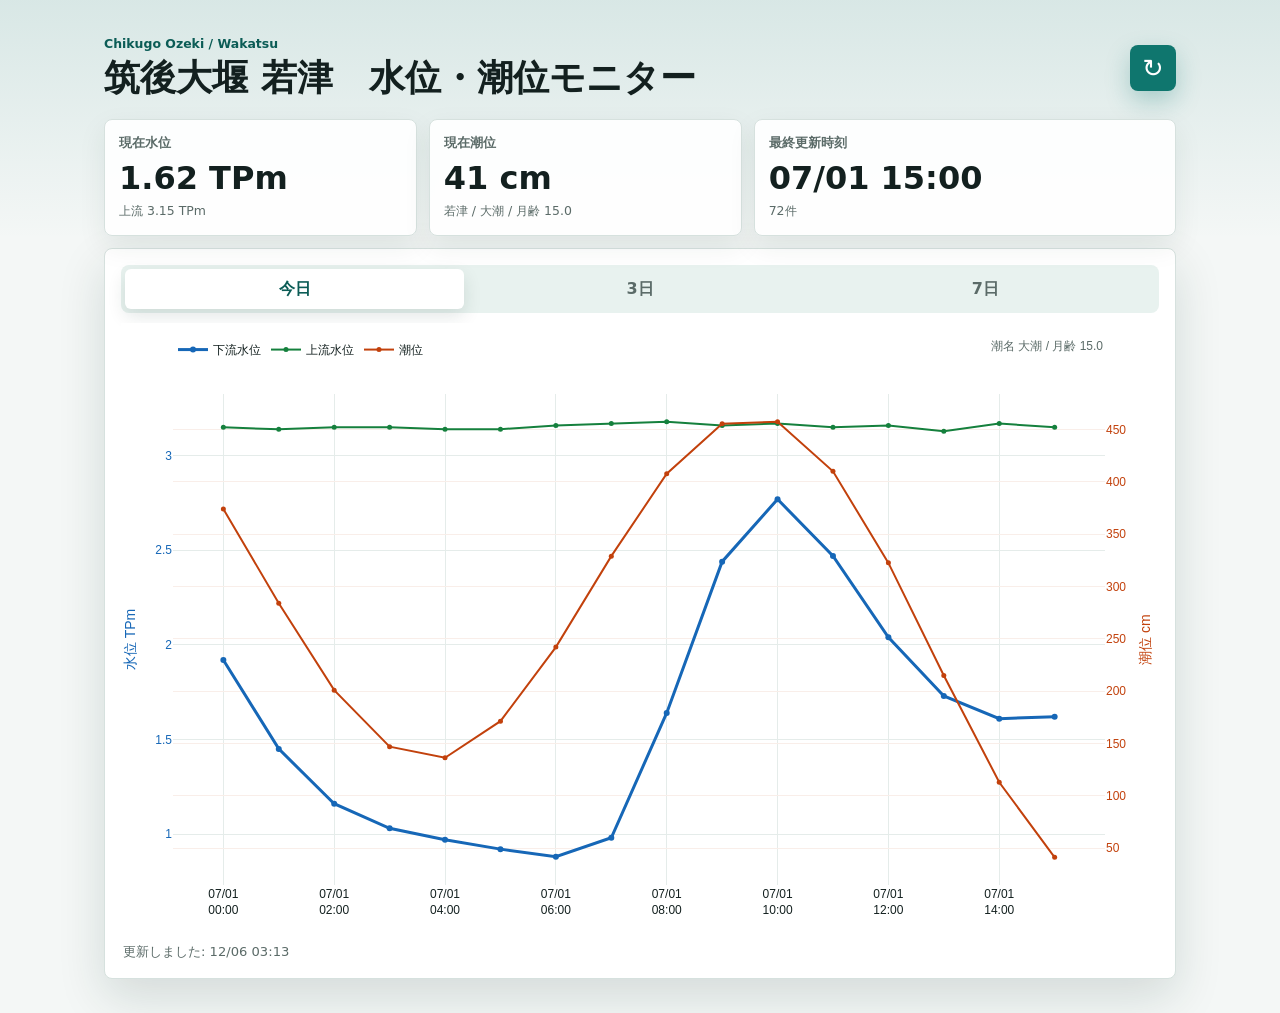
==== index.html @ f813f0e3 "PWA化後" ====
<!doctype html>
<html lang="ja">
  <head>
    <meta charset="utf-8">
    <meta name="viewport" content="width=device-width, initial-scale=1, viewport-fit=cover">
    <meta name="theme-color" content="#0f766e">
    <title>筑後大堰 若津 水位・潮位モニター</title>
    <link rel="manifest" href="./manifest.json">
    <link rel="icon" href="./icons/icon-192.png">
    <link rel="apple-touch-icon" href="./icons/icon-192.png">
    <link rel="stylesheet" href="./styles.css">
    <script src="https://cdn.plot.ly/plotly-2.35.2.min.js" defer></script>
    <script src="./app.js" defer></script>
  </head>
  <body>
    <main class="app-shell">
      <header class="app-header">
        <div>
          <p class="eyebrow">Chikugo Ozeki / Wakatsu</p>
          <h1>筑後大堰 若津　水位・潮位モニター</h1>
        </div>
        <button id="refreshButton" class="icon-button" type="button" aria-label="更新">
          <span aria-hidden="true">↻</span>
        </button>
      </header>

      <section class="status-grid" aria-label="現在値">
        <article class="metric">
          <span class="metric-label">現在水位</span>
          <strong id="currentWaterLevel">--</strong>
          <small id="currentWaterDetail">--</small>
        </article>
        <article class="metric">
          <span class="metric-label">現在潮位</span>
          <strong id="currentTideLevel">--</strong>
          <small id="currentTideDetail">若津</small>
        </article>
        <article class="metric metric-wide">
          <span class="metric-label">最終更新時刻</span>
          <strong id="lastUpdated">--</strong>
          <small id="rowCount">--</small>
        </article>
      </section>

      <section class="chart-panel" aria-label="グラフ">
        <div class="range-tabs" role="tablist" aria-label="表示期間">
          <button class="range-button is-active" type="button" data-days="1" role="tab" aria-selected="true">今日</button>
          <button class="range-button" type="button" data-days="3" role="tab" aria-selected="false">3日</button>
          <button class="range-button" type="button" data-days="7" role="tab" aria-selected="false">7日</button>
        </div>
        <div id="chart" class="chart" role="img" aria-label="水位と潮位のグラフ"></div>
        <p id="message" class="message" aria-live="polite"></p>
      </section>
    </main>
  </body>
</html>
---- styles.css ----
:root {
  color-scheme: light;
  --bg: #f4f7f6;
  --surface: #ffffff;
  --surface-soft: #e8f2ef;
  --text: #13201f;
  --muted: #5b6b68;
  --line: #d6e1de;
  --primary: #0f766e;
  --primary-dark: #0b5c56;
  --water: #1667b7;
  --tide: #c2410c;
  --shadow: 0 18px 48px rgba(14, 47, 43, 0.14);
}

* {
  box-sizing: border-box;
}

body {
  margin: 0;
  min-height: 100vh;
  background:
    linear-gradient(180deg, rgba(15, 118, 110, 0.12), transparent 240px),
    var(--bg);
  color: var(--text);
  font-family: "Yu Gothic", "Hiragino Kaku Gothic ProN", Meiryo, system-ui, sans-serif;
}

button {
  font: inherit;
}

.app-shell {
  width: min(1120px, 100%);
  min-height: 100vh;
  margin: 0 auto;
  padding: max(18px, env(safe-area-inset-top)) 16px max(22px, env(safe-area-inset-bottom));
}

.app-header {
  display: flex;
  align-items: center;
  justify-content: space-between;
  gap: 14px;
  padding: 8px 0 18px;
}

.eyebrow {
  margin: 0 0 5px;
  color: var(--primary-dark);
  font-size: 0.78rem;
  font-weight: 700;
  letter-spacing: 0;
}

h1 {
  margin: 0;
  font-size: clamp(1.35rem, 5.4vw, 2.25rem);
  line-height: 1.24;
  letter-spacing: 0;
}

.icon-button {
  display: grid;
  flex: 0 0 auto;
  width: 46px;
  height: 46px;
  place-items: center;
  border: 0;
  border-radius: 8px;
  background: var(--primary);
  color: #fff;
  box-shadow: 0 10px 24px rgba(15, 118, 110, 0.28);
  cursor: pointer;
}

.icon-button span {
  display: block;
  font-size: 1.6rem;
  line-height: 1;
}

.icon-button:disabled {
  opacity: 0.65;
}

.icon-button:focus-visible,
.range-button:focus-visible {
  outline: 3px solid rgba(15, 118, 110, 0.28);
  outline-offset: 3px;
}

.status-grid {
  display: grid;
  grid-template-columns: repeat(2, minmax(0, 1fr));
  gap: 10px;
  margin-bottom: 12px;
}

.metric {
  min-width: 0;
  padding: 14px;
  border: 1px solid var(--line);
  border-radius: 8px;
  background: rgba(255, 255, 255, 0.92);
  box-shadow: 0 10px 28px rgba(14, 47, 43, 0.08);
}

.metric-wide {
  grid-column: 1 / -1;
}

.metric-label {
  display: block;
  margin-bottom: 8px;
  color: var(--muted);
  font-size: 0.82rem;
  font-weight: 700;
}

.metric strong {
  display: block;
  min-height: 1.85rem;
  overflow-wrap: anywhere;
  font-size: clamp(1.25rem, 5vw, 2rem);
  line-height: 1.15;
}

.metric small {
  display: block;
  min-height: 1.1rem;
  margin-top: 7px;
  color: var(--muted);
  font-size: 0.78rem;
}

.chart-panel {
  padding: 12px;
  border: 1px solid var(--line);
  border-radius: 8px;
  background: var(--surface);
  box-shadow: var(--shadow);
}

.range-tabs {
  display: grid;
  grid-template-columns: repeat(3, 1fr);
  gap: 6px;
  margin-bottom: 10px;
  padding: 4px;
  border-radius: 8px;
  background: var(--surface-soft);
}

.range-button {
  min-height: 40px;
  border: 0;
  border-radius: 6px;
  background: transparent;
  color: var(--muted);
  font-weight: 800;
  cursor: pointer;
}

.range-button.is-active {
  background: var(--surface);
  color: var(--primary-dark);
  box-shadow: 0 7px 18px rgba(14, 47, 43, 0.12);
}

.chart {
  width: 100%;
  height: min(68vh, 620px);
  min-height: 430px;
}

.message {
  min-height: 1.2rem;
  margin: 8px 2px 0;
  color: var(--muted);
  font-size: 0.82rem;
}

@media (min-width: 760px) {
  .app-shell {
    padding: 28px 24px 34px;
  }

  .status-grid {
    grid-template-columns: 1fr 1fr 1.35fr;
    gap: 12px;
  }

  .metric-wide {
    grid-column: auto;
  }

  .chart-panel {
    padding: 16px;
  }
}

@media (max-width: 420px) {
  .app-shell {
    padding-left: 10px;
    padding-right: 10px;
  }

  .chart {
    height: 58vh;
    min-height: 360px;
  }
}
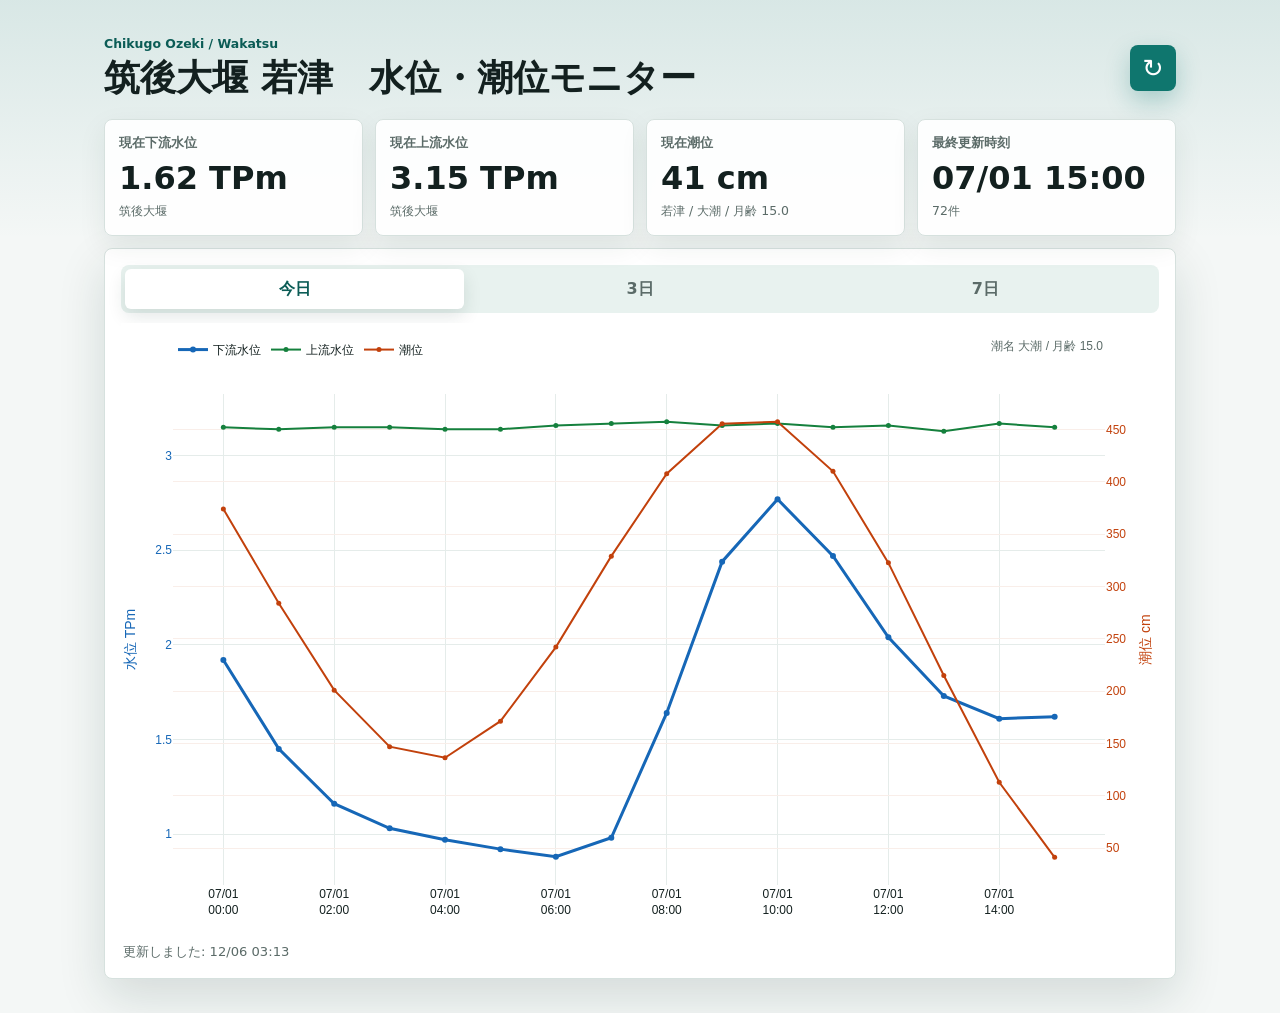
==== commit 8f45a837: "Show upstream and downstream water levels" ====
--- a/index.html
+++ b/index.html
@@ -26,9 +26,14 @@
 
       <section class="status-grid" aria-label="現在値">
         <article class="metric">
-          <span class="metric-label">現在水位</span>
-          <strong id="currentWaterLevel">--</strong>
-          <small id="currentWaterDetail">--</small>
+          <span class="metric-label">現在下流水位</span>
+          <strong id="currentDownstreamLevel">--</strong>
+          <small>筑後大堰</small>
+        </article>
+        <article class="metric">
+          <span class="metric-label">現在上流水位</span>
+          <strong id="currentUpstreamLevel">--</strong>
+          <small>筑後大堰</small>
         </article>
         <article class="metric">
           <span class="metric-label">現在潮位</span>
--- a/styles.css
+++ b/styles.css
@@ -188,7 +188,7 @@
   }
 
   .status-grid {
-    grid-template-columns: 1fr 1fr 1.35fr;
+    grid-template-columns: repeat(4, minmax(0, 1fr));
     gap: 12px;
   }
 
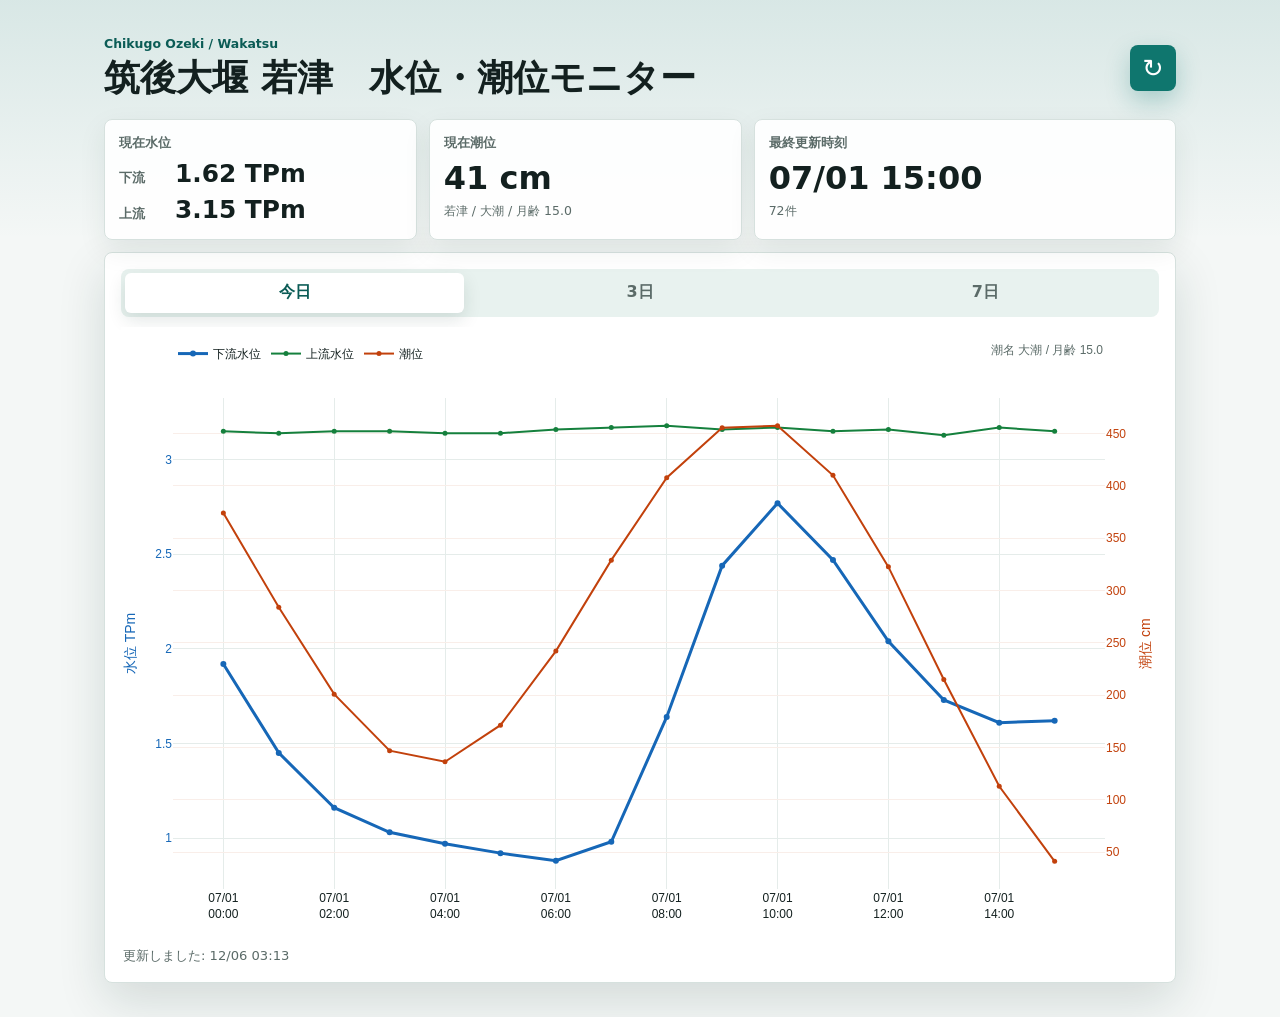
==== commit 28927269: "Group current water levels" ====
--- a/index.html
+++ b/index.html
@@ -26,14 +26,17 @@
 
       <section class="status-grid" aria-label="現在値">
         <article class="metric">
-          <span class="metric-label">現在下流水位</span>
-          <strong id="currentDownstreamLevel">--</strong>
-          <small>筑後大堰</small>
-        </article>
-        <article class="metric">
-          <span class="metric-label">現在上流水位</span>
-          <strong id="currentUpstreamLevel">--</strong>
-          <small>筑後大堰</small>
+          <span class="metric-label">現在水位</span>
+          <div class="water-readings">
+            <div class="water-reading">
+              <span>下流</span>
+              <strong id="currentDownstreamLevel">--</strong>
+            </div>
+            <div class="water-reading">
+              <span>上流</span>
+              <strong id="currentUpstreamLevel">--</strong>
+            </div>
+          </div>
         </article>
         <article class="metric">
           <span class="metric-label">現在潮位</span>
--- a/styles.css
+++ b/styles.css
@@ -127,6 +127,29 @@
   line-height: 1.15;
 }
 
+.water-readings {
+  display: grid;
+  gap: 8px;
+}
+
+.water-reading {
+  display: grid;
+  grid-template-columns: 3em minmax(0, 1fr);
+  gap: 8px;
+  align-items: baseline;
+}
+
+.water-reading span {
+  color: var(--muted);
+  font-size: 0.82rem;
+  font-weight: 800;
+}
+
+.water-reading strong {
+  min-height: 1.35rem;
+  font-size: clamp(1.05rem, 4vw, 1.55rem);
+}
+
 .metric small {
   display: block;
   min-height: 1.1rem;
@@ -188,7 +211,7 @@
   }
 
   .status-grid {
-    grid-template-columns: repeat(4, minmax(0, 1fr));
+    grid-template-columns: 1fr 1fr 1.35fr;
     gap: 12px;
   }
 
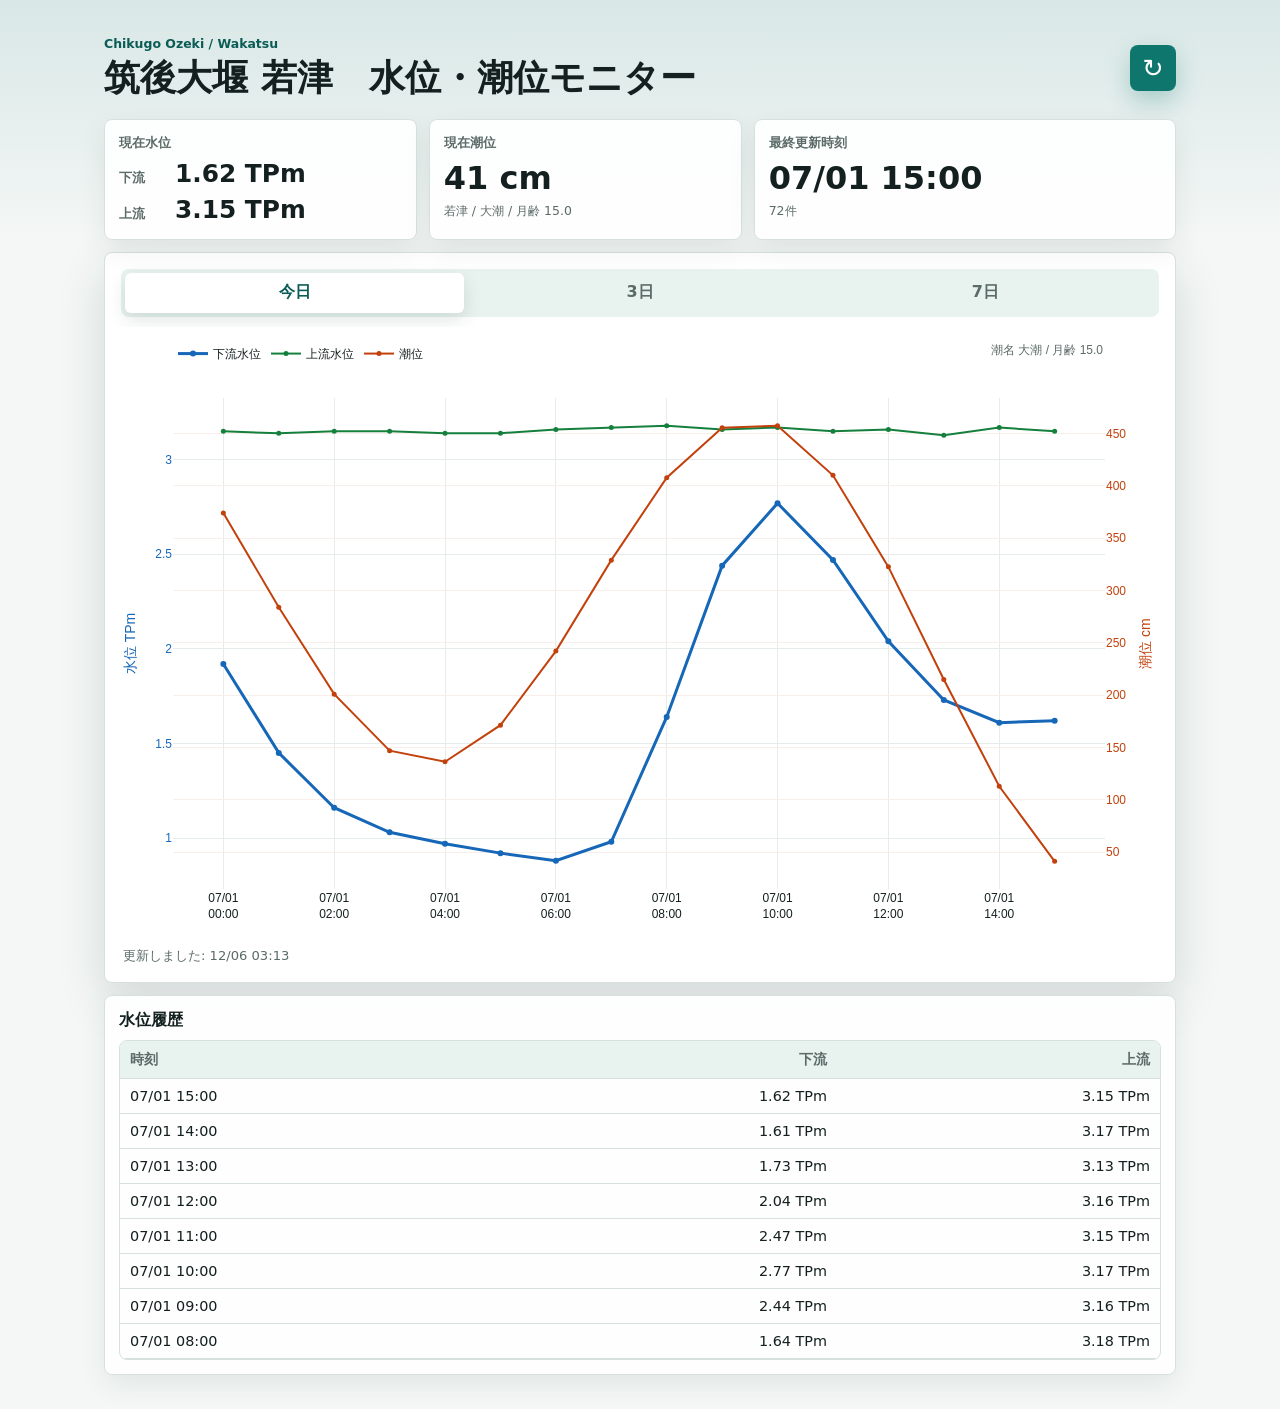
==== commit ee1deb04: "Show water level history table" ====
--- a/index.html
+++ b/index.html
@@ -59,6 +59,26 @@
         <div id="chart" class="chart" role="img" aria-label="水位と潮位のグラフ"></div>
         <p id="message" class="message" aria-live="polite"></p>
       </section>
+
+      <section class="history-panel" aria-label="水位履歴">
+        <h2>水位履歴</h2>
+        <div class="history-table-wrap">
+          <table class="history-table">
+            <thead>
+              <tr>
+                <th scope="col">時刻</th>
+                <th scope="col">下流</th>
+                <th scope="col">上流</th>
+              </tr>
+            </thead>
+            <tbody id="waterHistoryBody">
+              <tr>
+                <td colspan="3">--</td>
+              </tr>
+            </tbody>
+          </table>
+        </div>
+      </section>
     </main>
   </body>
 </html>
--- a/styles.css
+++ b/styles.css
@@ -205,6 +205,60 @@
   font-size: 0.82rem;
 }
 
+.history-panel {
+  margin-top: 12px;
+  padding: 14px;
+  border: 1px solid var(--line);
+  border-radius: 8px;
+  background: rgba(255, 255, 255, 0.94);
+  box-shadow: 0 10px 28px rgba(14, 47, 43, 0.08);
+}
+
+.history-panel h2 {
+  margin: 0 0 10px;
+  font-size: 1rem;
+  line-height: 1.25;
+}
+
+.history-table-wrap {
+  max-height: 320px;
+  overflow: auto;
+  border: 1px solid var(--line);
+  border-radius: 8px;
+}
+
+.history-table {
+  width: 100%;
+  border-collapse: collapse;
+  font-size: 0.9rem;
+}
+
+.history-table th,
+.history-table td {
+  padding: 9px 10px;
+  border-bottom: 1px solid var(--line);
+  text-align: right;
+  white-space: nowrap;
+}
+
+.history-table th:first-child,
+.history-table td:first-child {
+  text-align: left;
+}
+
+.history-table th {
+  position: sticky;
+  top: 0;
+  z-index: 1;
+  background: var(--surface-soft);
+  color: var(--muted);
+  font-weight: 800;
+}
+
+.history-table tr:last-child td {
+  border-bottom: 0;
+}
+
 @media (min-width: 760px) {
   .app-shell {
     padding: 28px 24px 34px;
@@ -234,4 +288,17 @@
     height: 58vh;
     min-height: 360px;
   }
-}
+
+  .history-panel {
+    padding: 12px;
+  }
+
+  .history-table {
+    font-size: 0.82rem;
+  }
+
+  .history-table th,
+  .history-table td {
+    padding: 8px 7px;
+  }
+}
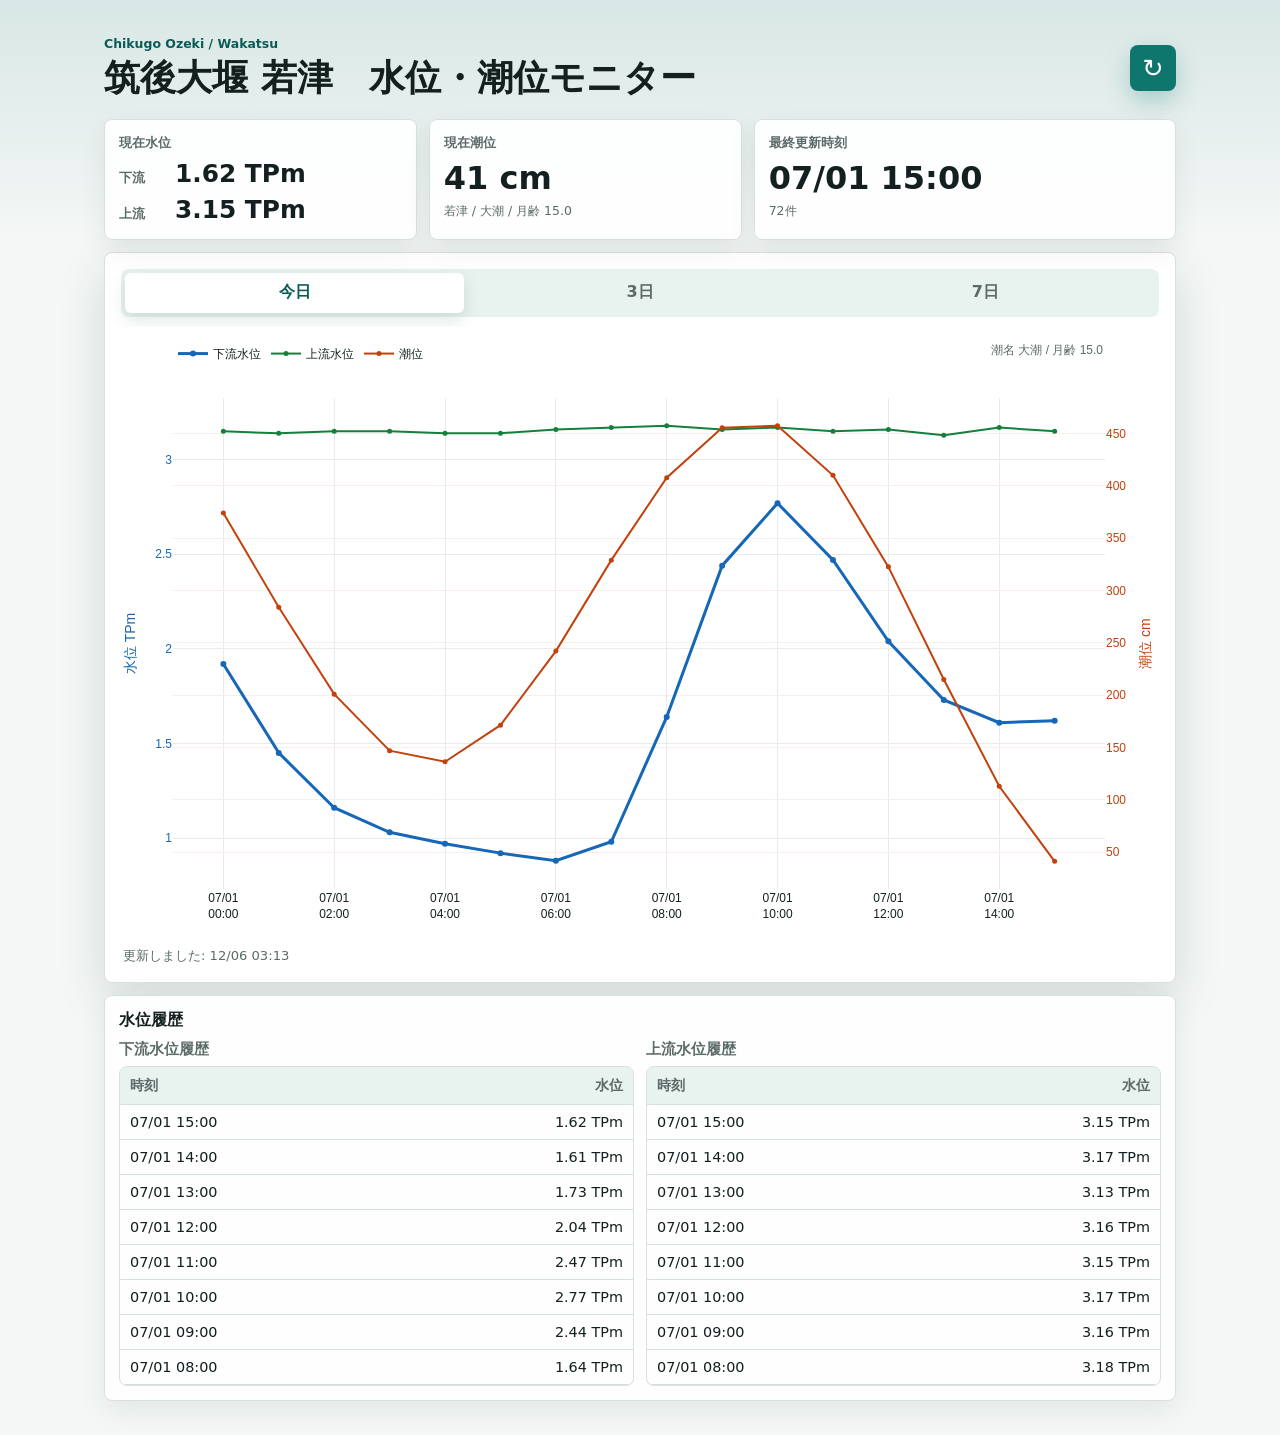
==== commit 1fcd1c92: "Split water level history tables" ====
--- a/index.html
+++ b/index.html
@@ -62,21 +62,43 @@
 
       <section class="history-panel" aria-label="水位履歴">
         <h2>水位履歴</h2>
-        <div class="history-table-wrap">
-          <table class="history-table">
-            <thead>
-              <tr>
-                <th scope="col">時刻</th>
-                <th scope="col">下流</th>
-                <th scope="col">上流</th>
-              </tr>
-            </thead>
-            <tbody id="waterHistoryBody">
-              <tr>
-                <td colspan="3">--</td>
-              </tr>
-            </tbody>
-          </table>
+        <div class="history-grid">
+          <section class="history-card" aria-label="下流水位履歴">
+            <h3>下流水位履歴</h3>
+            <div class="history-table-wrap">
+              <table class="history-table">
+                <thead>
+                  <tr>
+                    <th scope="col">時刻</th>
+                    <th scope="col">水位</th>
+                  </tr>
+                </thead>
+                <tbody id="downstreamHistoryBody">
+                  <tr>
+                    <td colspan="2">--</td>
+                  </tr>
+                </tbody>
+              </table>
+            </div>
+          </section>
+          <section class="history-card" aria-label="上流水位履歴">
+            <h3>上流水位履歴</h3>
+            <div class="history-table-wrap">
+              <table class="history-table">
+                <thead>
+                  <tr>
+                    <th scope="col">時刻</th>
+                    <th scope="col">水位</th>
+                  </tr>
+                </thead>
+                <tbody id="upstreamHistoryBody">
+                  <tr>
+                    <td colspan="2">--</td>
+                  </tr>
+                </tbody>
+              </table>
+            </div>
+          </section>
         </div>
       </section>
     </main>
--- a/styles.css
+++ b/styles.css
@@ -220,6 +220,18 @@
   line-height: 1.25;
 }
 
+.history-grid {
+  display: grid;
+  gap: 12px;
+}
+
+.history-card h3 {
+  margin: 0 0 8px;
+  color: var(--muted);
+  font-size: 0.92rem;
+  line-height: 1.25;
+}
+
 .history-table-wrap {
   max-height: 320px;
   overflow: auto;
@@ -276,6 +288,10 @@
   .chart-panel {
     padding: 16px;
   }
+
+  .history-grid {
+    grid-template-columns: repeat(2, minmax(0, 1fr));
+  }
 }
 
 @media (max-width: 420px) {
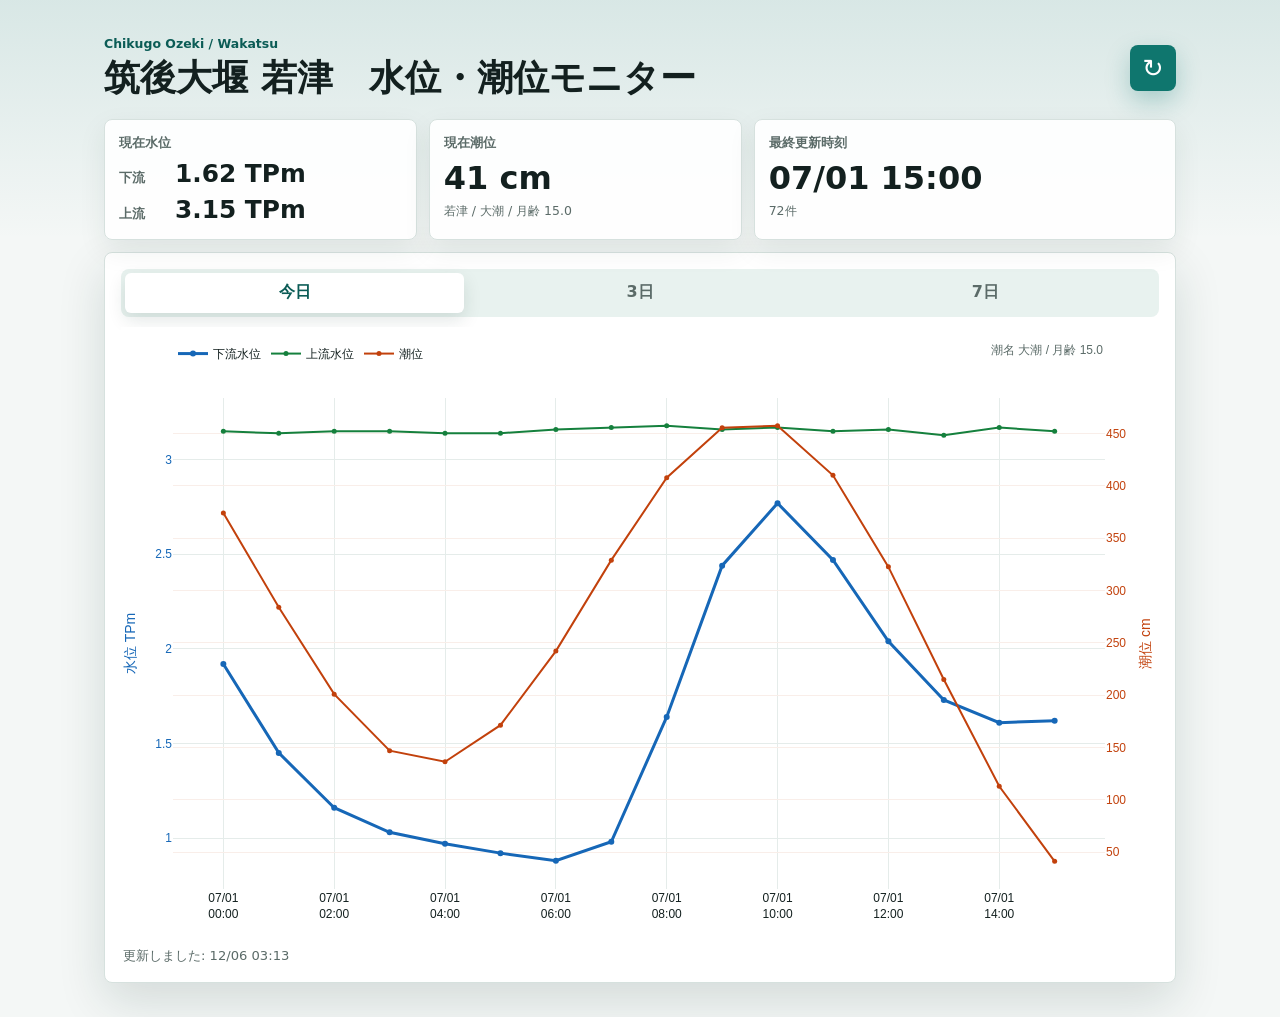
==== commit 99b107f5: "Remove water history tables" ====
--- a/index.html
+++ b/index.html
@@ -60,47 +60,6 @@
         <p id="message" class="message" aria-live="polite"></p>
       </section>
 
-      <section class="history-panel" aria-label="水位履歴">
-        <h2>水位履歴</h2>
-        <div class="history-grid">
-          <section class="history-card" aria-label="下流水位履歴">
-            <h3>下流水位履歴</h3>
-            <div class="history-table-wrap">
-              <table class="history-table">
-                <thead>
-                  <tr>
-                    <th scope="col">時刻</th>
-                    <th scope="col">水位</th>
-                  </tr>
-                </thead>
-                <tbody id="downstreamHistoryBody">
-                  <tr>
-                    <td colspan="2">--</td>
-                  </tr>
-                </tbody>
-              </table>
-            </div>
-          </section>
-          <section class="history-card" aria-label="上流水位履歴">
-            <h3>上流水位履歴</h3>
-            <div class="history-table-wrap">
-              <table class="history-table">
-                <thead>
-                  <tr>
-                    <th scope="col">時刻</th>
-                    <th scope="col">水位</th>
-                  </tr>
-                </thead>
-                <tbody id="upstreamHistoryBody">
-                  <tr>
-                    <td colspan="2">--</td>
-                  </tr>
-                </tbody>
-              </table>
-            </div>
-          </section>
-        </div>
-      </section>
     </main>
   </body>
 </html>
--- a/styles.css
+++ b/styles.css
@@ -205,72 +205,6 @@
   font-size: 0.82rem;
 }
 
-.history-panel {
-  margin-top: 12px;
-  padding: 14px;
-  border: 1px solid var(--line);
-  border-radius: 8px;
-  background: rgba(255, 255, 255, 0.94);
-  box-shadow: 0 10px 28px rgba(14, 47, 43, 0.08);
-}
-
-.history-panel h2 {
-  margin: 0 0 10px;
-  font-size: 1rem;
-  line-height: 1.25;
-}
-
-.history-grid {
-  display: grid;
-  gap: 12px;
-}
-
-.history-card h3 {
-  margin: 0 0 8px;
-  color: var(--muted);
-  font-size: 0.92rem;
-  line-height: 1.25;
-}
-
-.history-table-wrap {
-  max-height: 320px;
-  overflow: auto;
-  border: 1px solid var(--line);
-  border-radius: 8px;
-}
-
-.history-table {
-  width: 100%;
-  border-collapse: collapse;
-  font-size: 0.9rem;
-}
-
-.history-table th,
-.history-table td {
-  padding: 9px 10px;
-  border-bottom: 1px solid var(--line);
-  text-align: right;
-  white-space: nowrap;
-}
-
-.history-table th:first-child,
-.history-table td:first-child {
-  text-align: left;
-}
-
-.history-table th {
-  position: sticky;
-  top: 0;
-  z-index: 1;
-  background: var(--surface-soft);
-  color: var(--muted);
-  font-weight: 800;
-}
-
-.history-table tr:last-child td {
-  border-bottom: 0;
-}
-
 @media (min-width: 760px) {
   .app-shell {
     padding: 28px 24px 34px;
@@ -289,9 +223,6 @@
     padding: 16px;
   }
 
-  .history-grid {
-    grid-template-columns: repeat(2, minmax(0, 1fr));
-  }
 }
 
 @media (max-width: 420px) {
@@ -305,16 +236,4 @@
     min-height: 360px;
   }
 
-  .history-panel {
-    padding: 12px;
-  }
-
-  .history-table {
-    font-size: 0.82rem;
-  }
-
-  .history-table th,
-  .history-table td {
-    padding: 8px 7px;
-  }
-}
+}
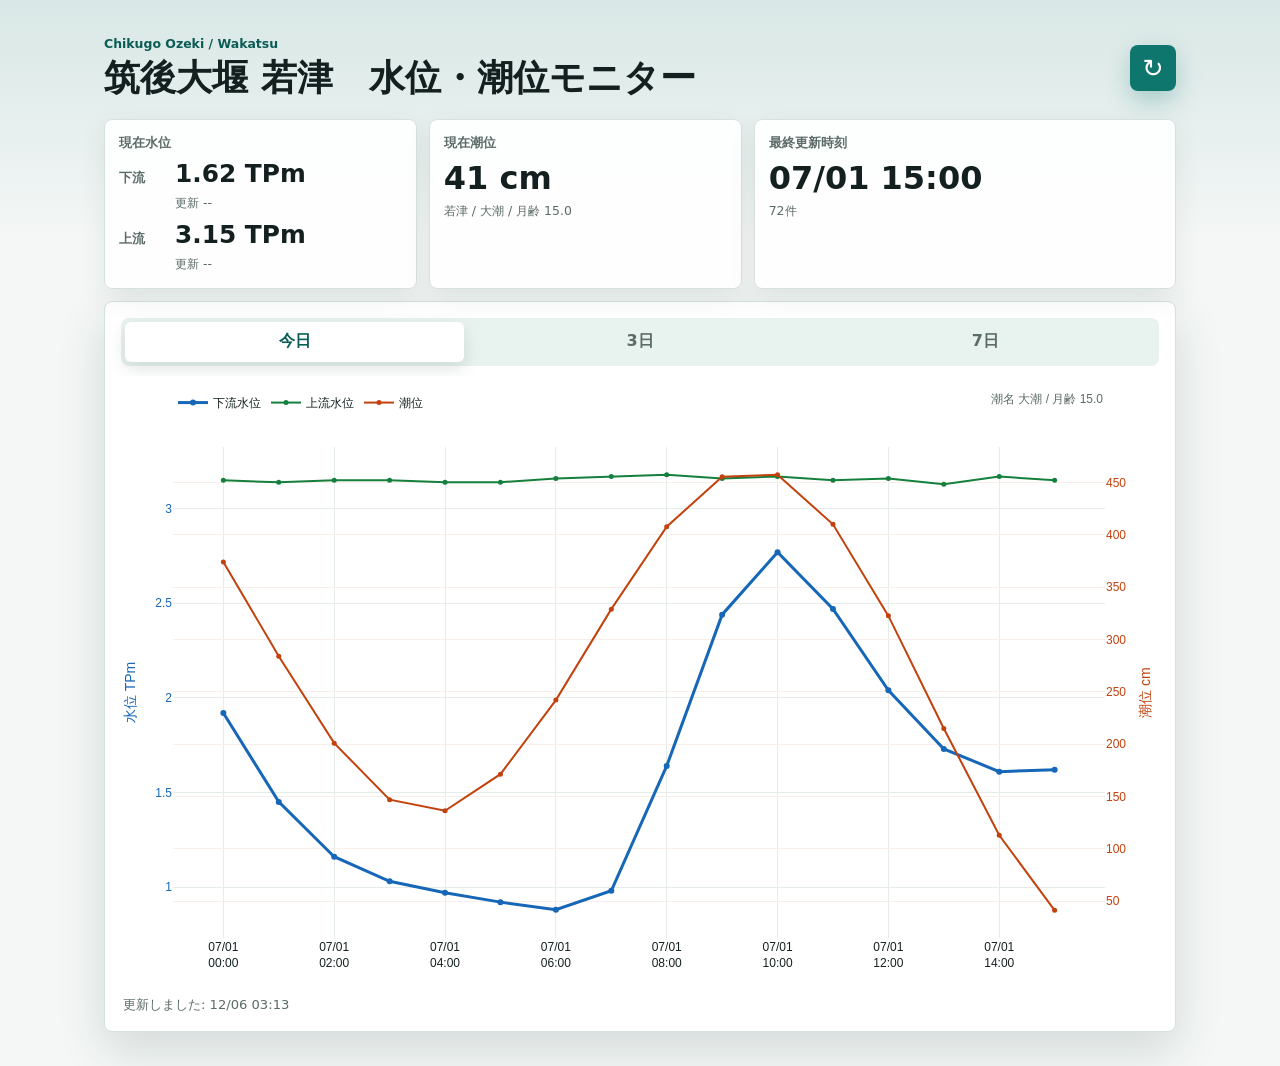
==== commit 74a33942: "Show water source update times" ====
--- a/index.html
+++ b/index.html
@@ -30,11 +30,17 @@
           <div class="water-readings">
             <div class="water-reading">
               <span>下流</span>
-              <strong id="currentDownstreamLevel">--</strong>
+              <div>
+                <strong id="currentDownstreamLevel">--</strong>
+                <small id="currentDownstreamUpdatedAt">--</small>
+              </div>
             </div>
             <div class="water-reading">
               <span>上流</span>
-              <strong id="currentUpstreamLevel">--</strong>
+              <div>
+                <strong id="currentUpstreamLevel">--</strong>
+                <small id="currentUpstreamUpdatedAt">--</small>
+              </div>
             </div>
           </div>
         </article>
--- a/styles.css
+++ b/styles.css
@@ -150,6 +150,12 @@
   font-size: clamp(1.05rem, 4vw, 1.55rem);
 }
 
+.water-reading small {
+  min-height: auto;
+  margin-top: 2px;
+  font-size: 0.72rem;
+}
+
 .metric small {
   display: block;
   min-height: 1.1rem;
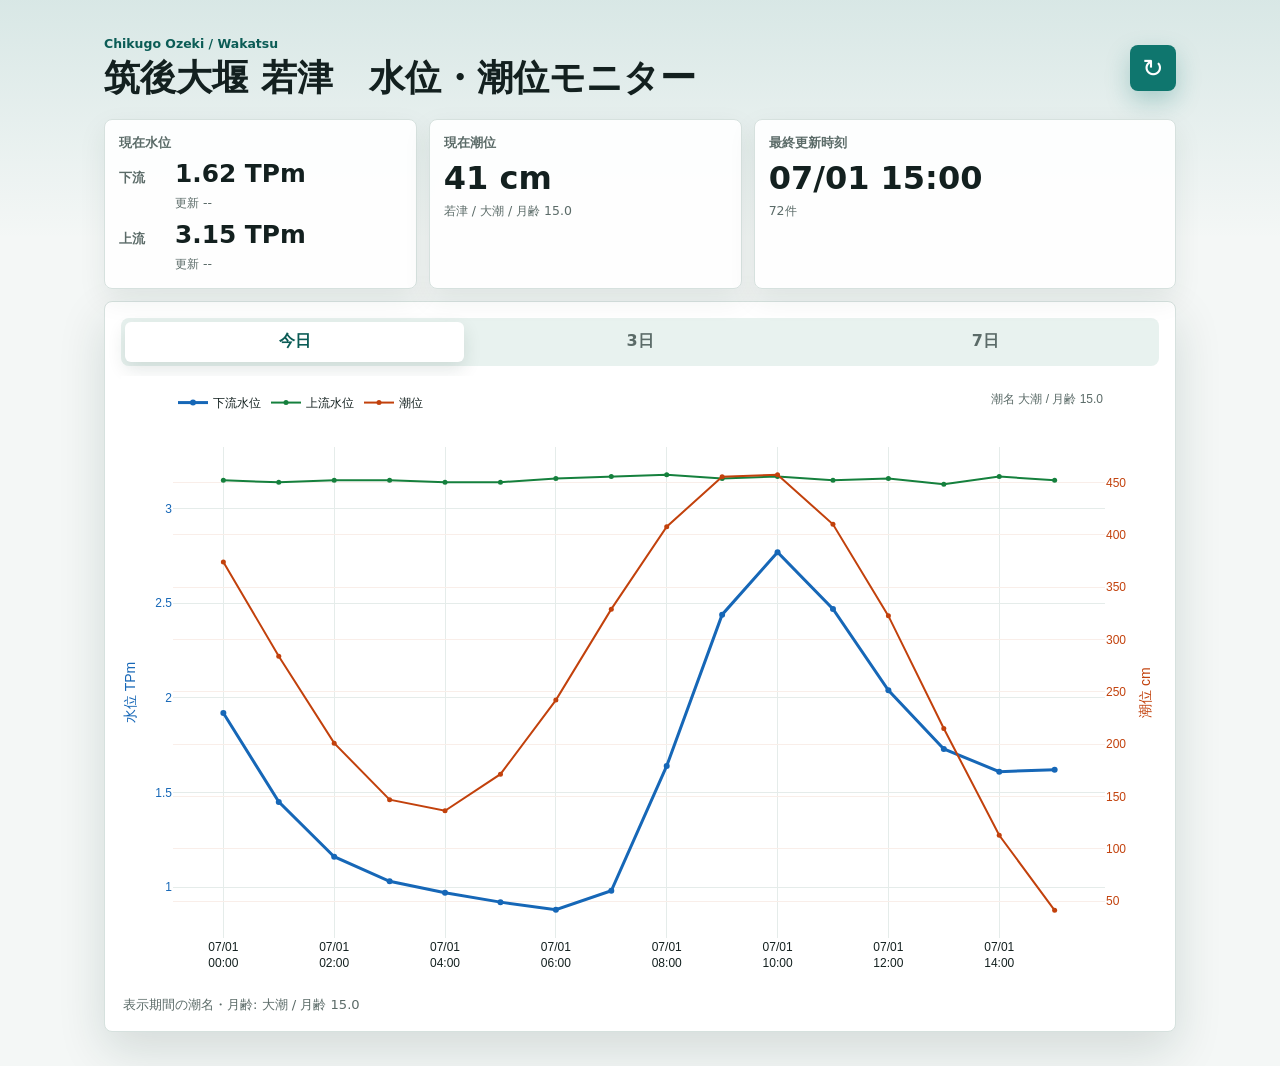
==== commit caa6498d: "Fix missing readings and pin dependencies with security regression tests" ====
--- a/index.html
+++ b/index.html
@@ -1,71 +1,71 @@
-<!doctype html>
-<html lang="ja">
-  <head>
-    <meta charset="utf-8">
-    <meta name="viewport" content="width=device-width, initial-scale=1, viewport-fit=cover">
-    <meta name="theme-color" content="#0f766e">
-    <title>筑後大堰 若津 水位・潮位モニター</title>
-    <link rel="manifest" href="./manifest.json">
-    <link rel="icon" href="./icons/icon-192.png">
-    <link rel="apple-touch-icon" href="./icons/icon-192.png">
-    <link rel="stylesheet" href="./styles.css">
-    <script src="https://cdn.plot.ly/plotly-2.35.2.min.js" defer></script>
-    <script src="./app.js" defer></script>
-  </head>
-  <body>
-    <main class="app-shell">
-      <header class="app-header">
-        <div>
-          <p class="eyebrow">Chikugo Ozeki / Wakatsu</p>
-          <h1>筑後大堰 若津　水位・潮位モニター</h1>
-        </div>
-        <button id="refreshButton" class="icon-button" type="button" aria-label="更新">
-          <span aria-hidden="true">↻</span>
-        </button>
-      </header>
-
-      <section class="status-grid" aria-label="現在値">
-        <article class="metric">
-          <span class="metric-label">現在水位</span>
-          <div class="water-readings">
-            <div class="water-reading">
-              <span>下流</span>
-              <div>
-                <strong id="currentDownstreamLevel">--</strong>
-                <small id="currentDownstreamUpdatedAt">--</small>
-              </div>
-            </div>
-            <div class="water-reading">
-              <span>上流</span>
-              <div>
-                <strong id="currentUpstreamLevel">--</strong>
-                <small id="currentUpstreamUpdatedAt">--</small>
-              </div>
-            </div>
-          </div>
-        </article>
-        <article class="metric">
-          <span class="metric-label">現在潮位</span>
-          <strong id="currentTideLevel">--</strong>
-          <small id="currentTideDetail">若津</small>
-        </article>
-        <article class="metric metric-wide">
-          <span class="metric-label">最終更新時刻</span>
-          <strong id="lastUpdated">--</strong>
-          <small id="rowCount">--</small>
-        </article>
-      </section>
-
-      <section class="chart-panel" aria-label="グラフ">
-        <div class="range-tabs" role="tablist" aria-label="表示期間">
-          <button class="range-button is-active" type="button" data-days="1" role="tab" aria-selected="true">今日</button>
-          <button class="range-button" type="button" data-days="3" role="tab" aria-selected="false">3日</button>
-          <button class="range-button" type="button" data-days="7" role="tab" aria-selected="false">7日</button>
-        </div>
-        <div id="chart" class="chart" role="img" aria-label="水位と潮位のグラフ"></div>
-        <p id="message" class="message" aria-live="polite"></p>
-      </section>
-
-    </main>
-  </body>
-</html>
+<!doctype html>
+<html lang="ja">
+  <head>
+    <meta charset="utf-8">
+    <meta name="viewport" content="width=device-width, initial-scale=1, viewport-fit=cover">
+    <meta name="theme-color" content="#0f766e">
+    <title>筑後大堰 若津 水位・潮位モニター</title>
+    <link rel="manifest" href="./manifest.json">
+    <link rel="icon" href="./icons/icon-192.png">
+    <link rel="apple-touch-icon" href="./icons/icon-192.png">
+    <link rel="stylesheet" href="./styles.css">
+    <script src="https://cdn.plot.ly/plotly-2.35.2.min.js" integrity="sha384-cCVCZkAjYNxaYKbM8lsArLznDF/SvMFr1jcZrvOpSTCa0W40ZAdLzHCEulnUa5i7" crossorigin="anonymous" defer></script>
+    <script src="./app.js" defer></script>
+  </head>
+  <body>
+    <main class="app-shell">
+      <header class="app-header">
+        <div>
+          <p class="eyebrow">Chikugo Ozeki / Wakatsu</p>
+          <h1>筑後大堰 若津　水位・潮位モニター</h1>
+        </div>
+        <button id="refreshButton" class="icon-button" type="button" aria-label="更新">
+          <span aria-hidden="true">↻</span>
+        </button>
+      </header>
+
+      <section class="status-grid" aria-label="現在値">
+        <article class="metric">
+          <span class="metric-label">現在水位</span>
+          <div class="water-readings">
+            <div class="water-reading">
+              <span>下流</span>
+              <div>
+                <strong id="currentDownstreamLevel">--</strong>
+                <small id="currentDownstreamUpdatedAt">--</small>
+              </div>
+            </div>
+            <div class="water-reading">
+              <span>上流</span>
+              <div>
+                <strong id="currentUpstreamLevel">--</strong>
+                <small id="currentUpstreamUpdatedAt">--</small>
+              </div>
+            </div>
+          </div>
+        </article>
+        <article class="metric">
+          <span class="metric-label">現在潮位</span>
+          <strong id="currentTideLevel">--</strong>
+          <small id="currentTideDetail">若津</small>
+        </article>
+        <article class="metric metric-wide">
+          <span class="metric-label">最終更新時刻</span>
+          <strong id="lastUpdated">--</strong>
+          <small id="rowCount">--</small>
+        </article>
+      </section>
+
+      <section class="chart-panel" aria-label="グラフ">
+        <div class="range-tabs" role="tablist" aria-label="表示期間">
+          <button class="range-button is-active" type="button" data-days="1" role="tab" aria-selected="true">今日</button>
+          <button class="range-button" type="button" data-days="3" role="tab" aria-selected="false">3日</button>
+          <button class="range-button" type="button" data-days="7" role="tab" aria-selected="false">7日</button>
+        </div>
+        <div id="chart" class="chart" role="img" aria-label="水位と潮位のグラフ"></div>
+        <p id="message" class="message" aria-live="polite"></p>
+      </section>
+
+    </main>
+  </body>
+</html>
